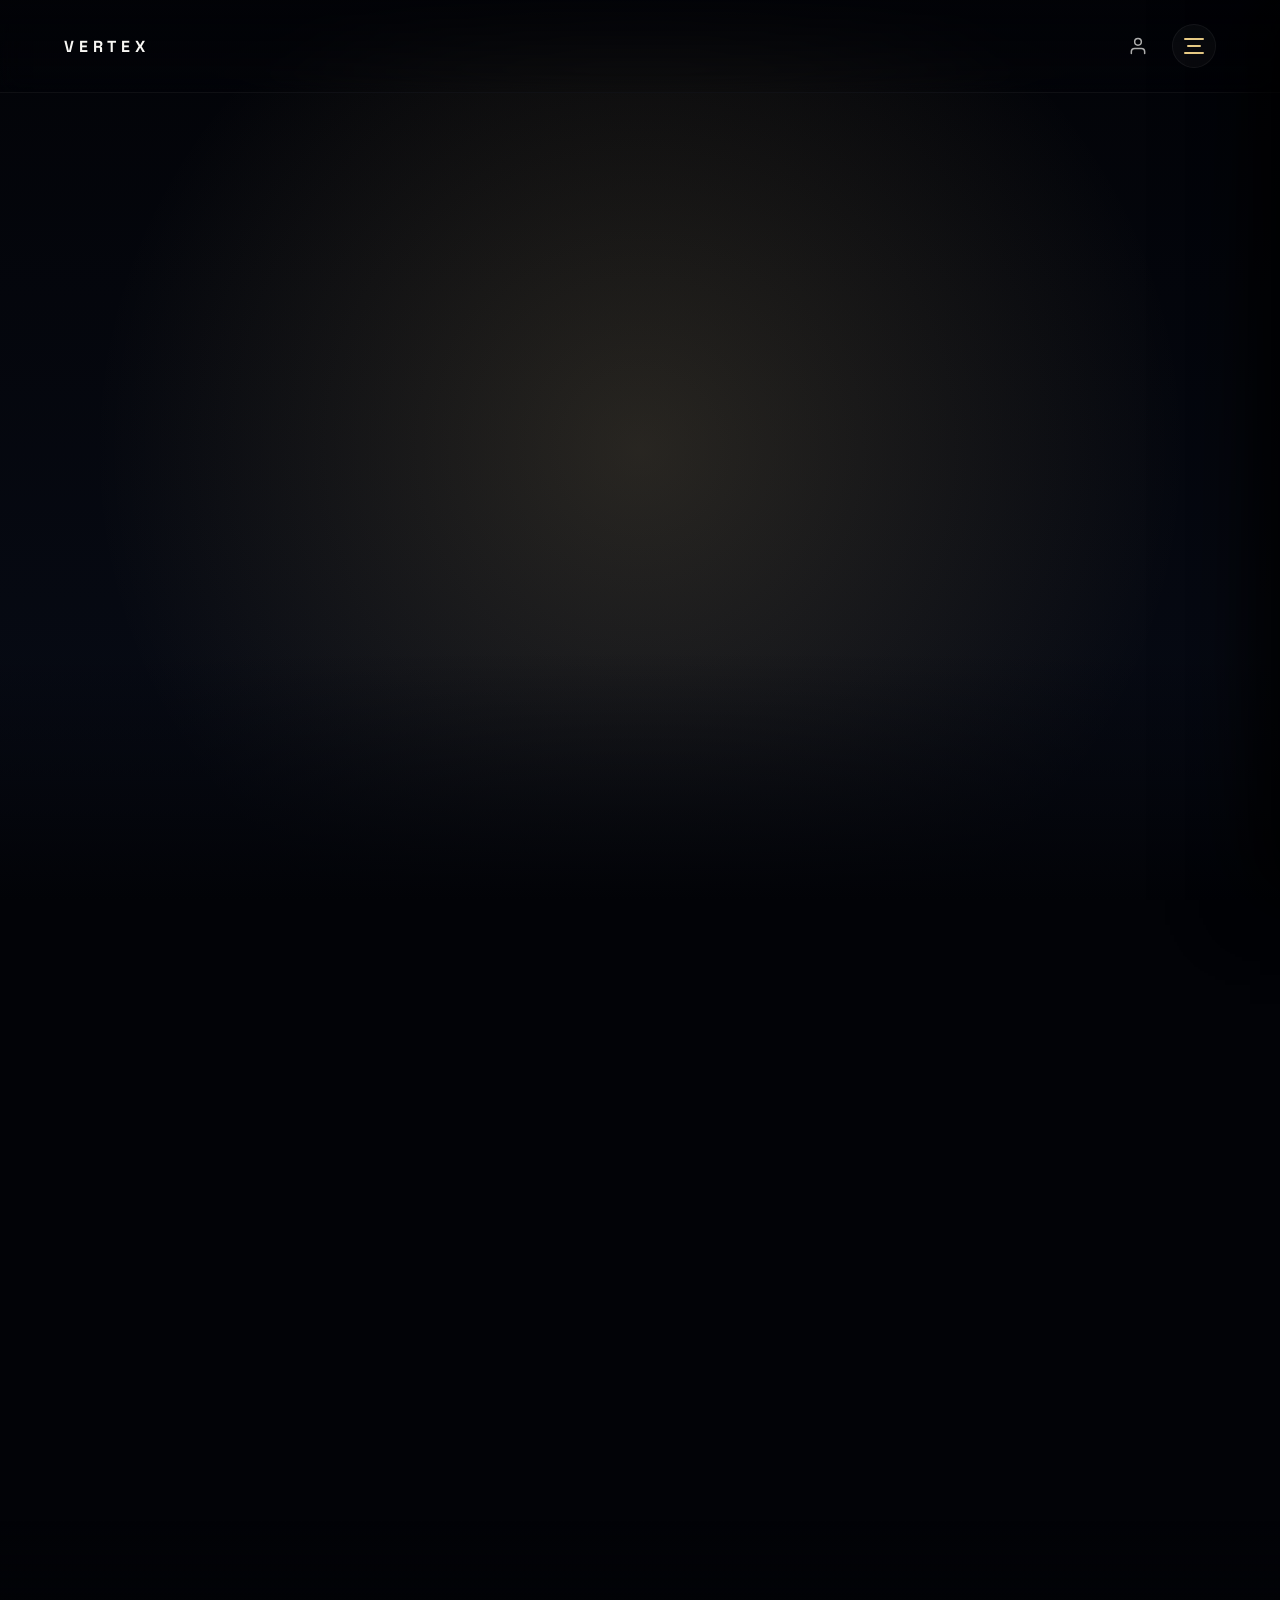
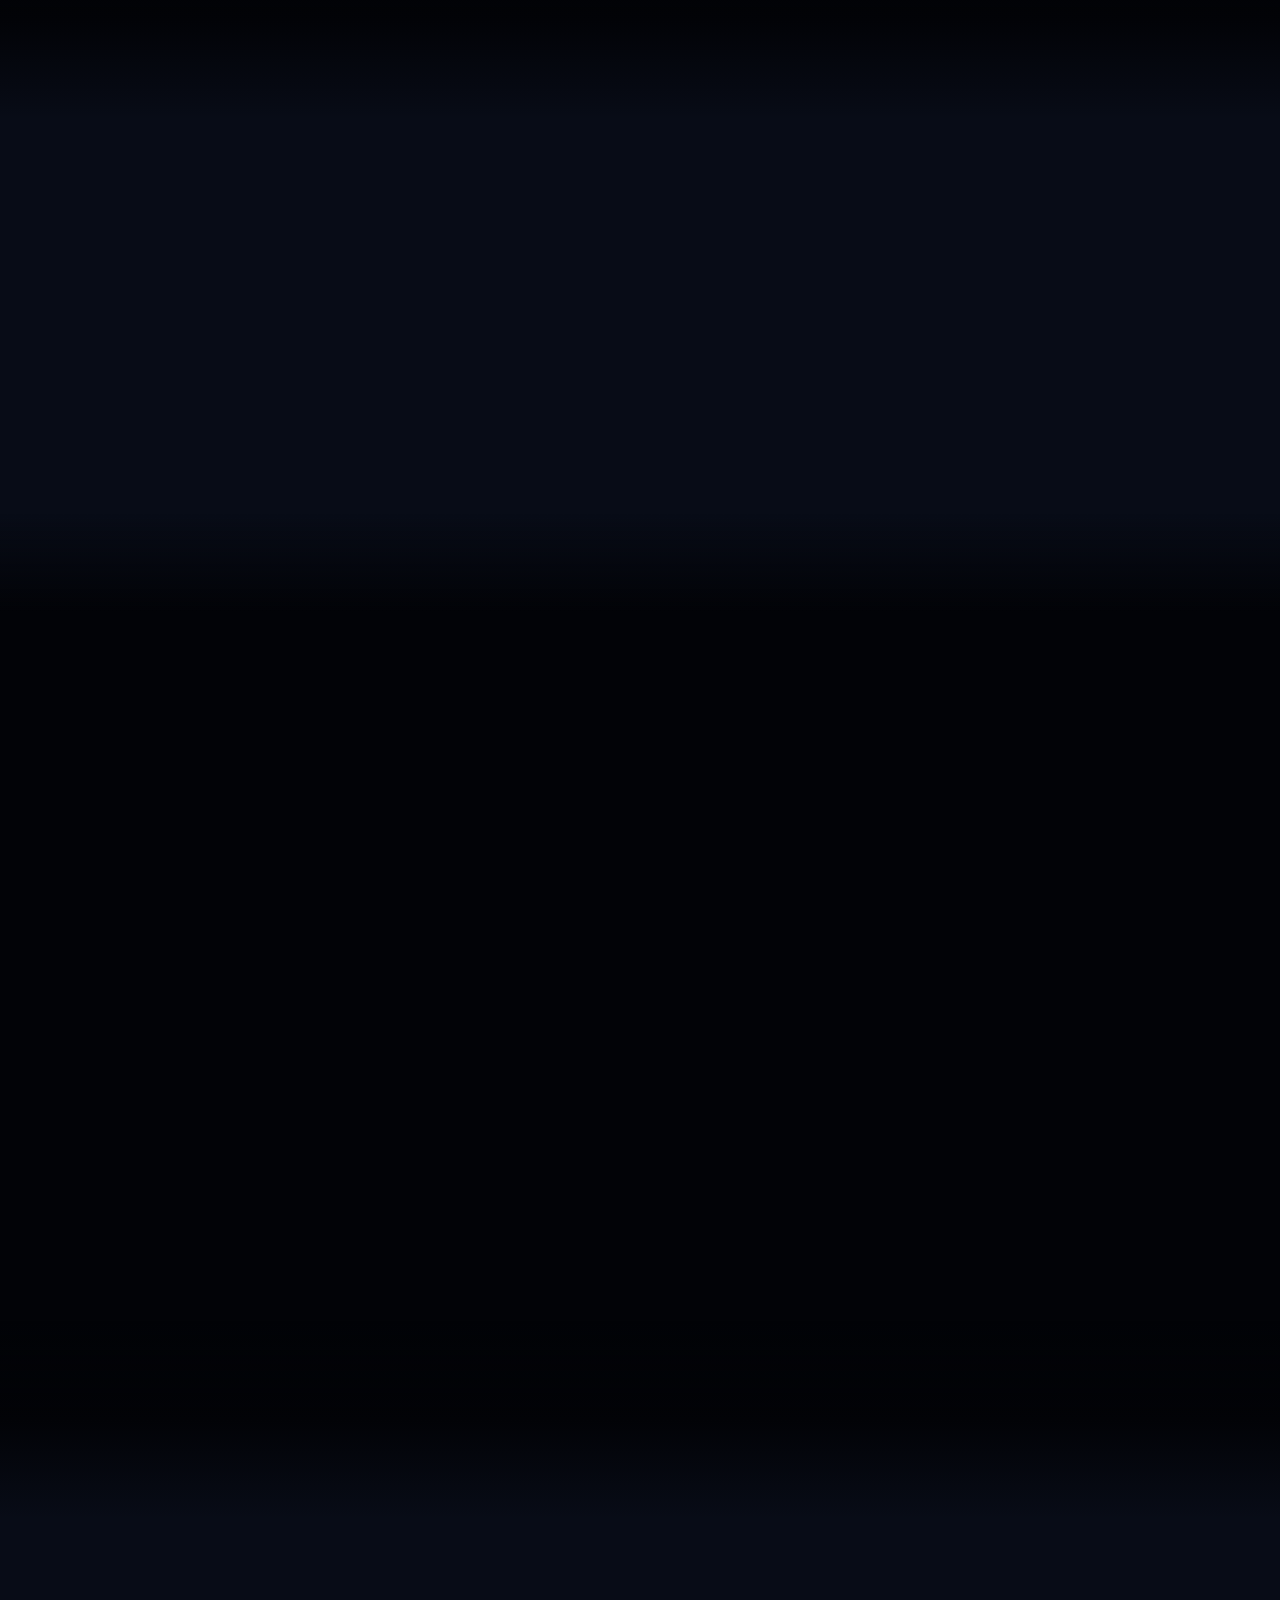
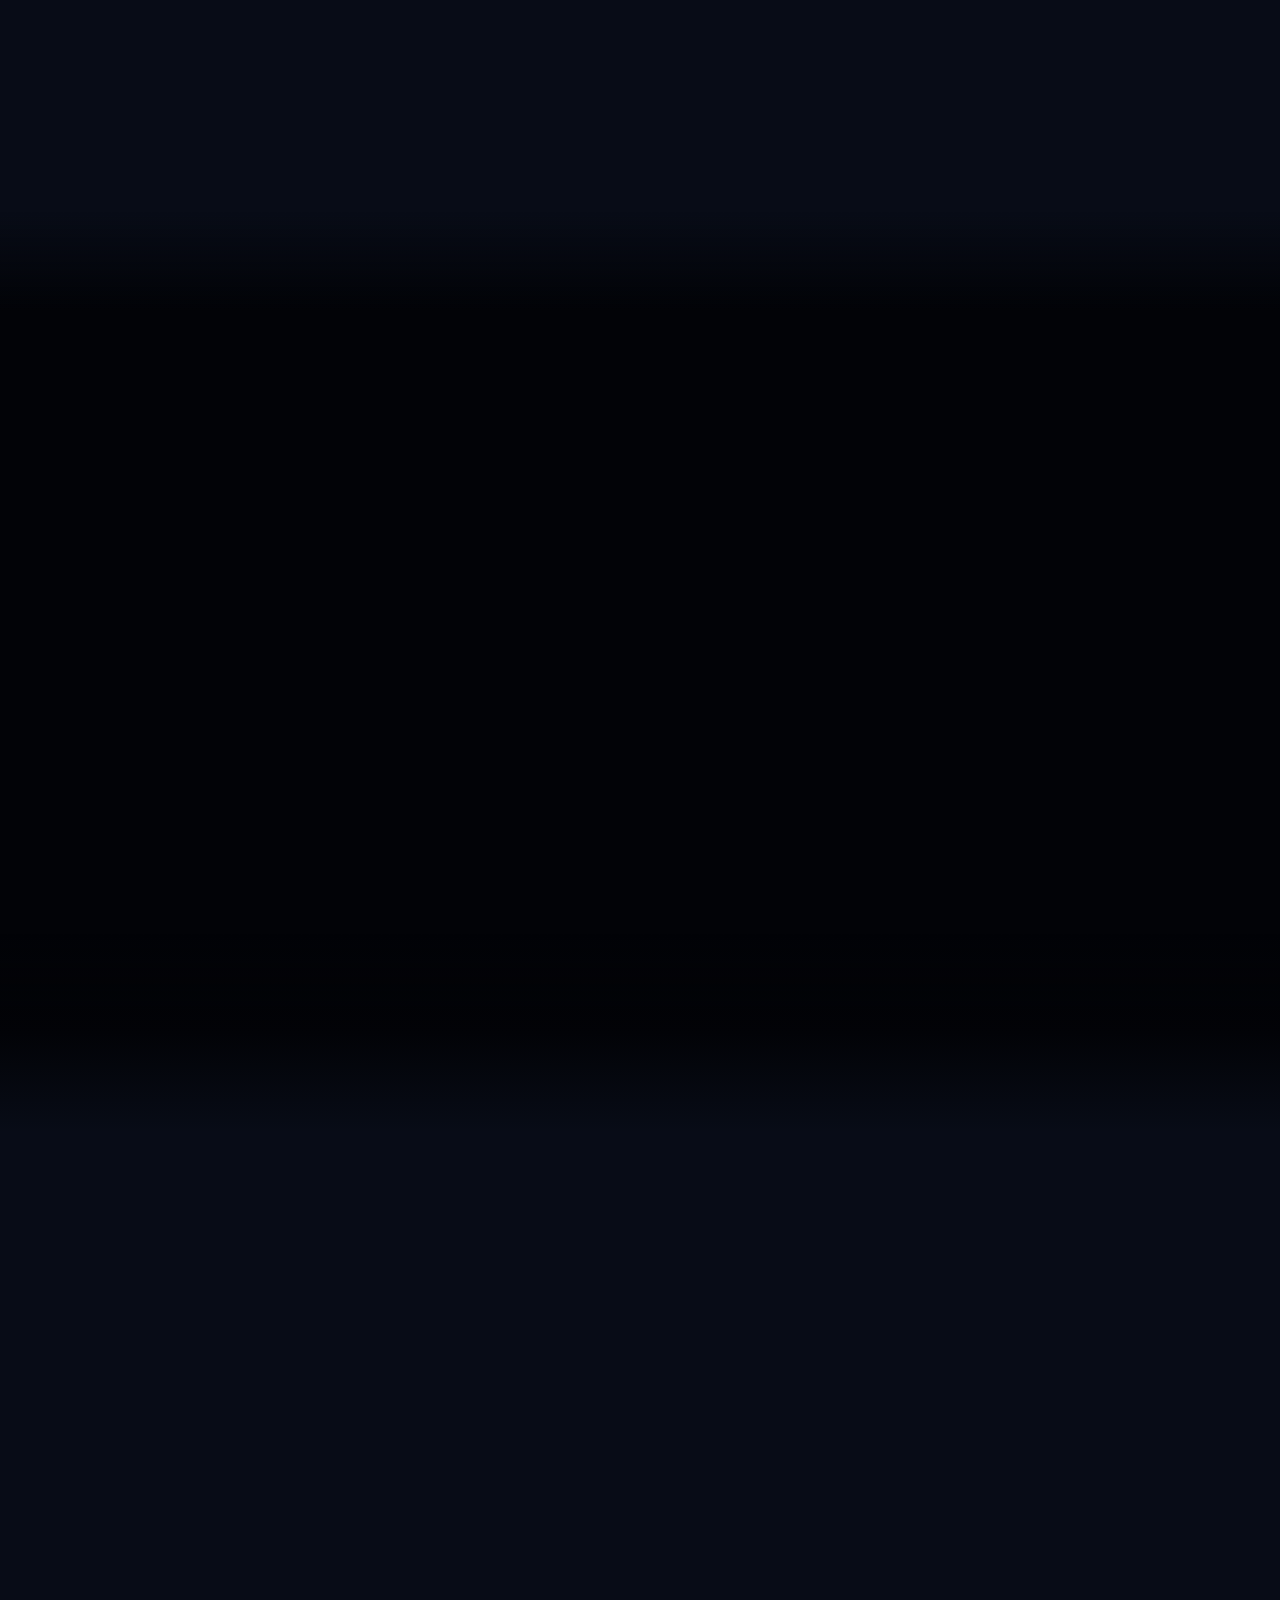
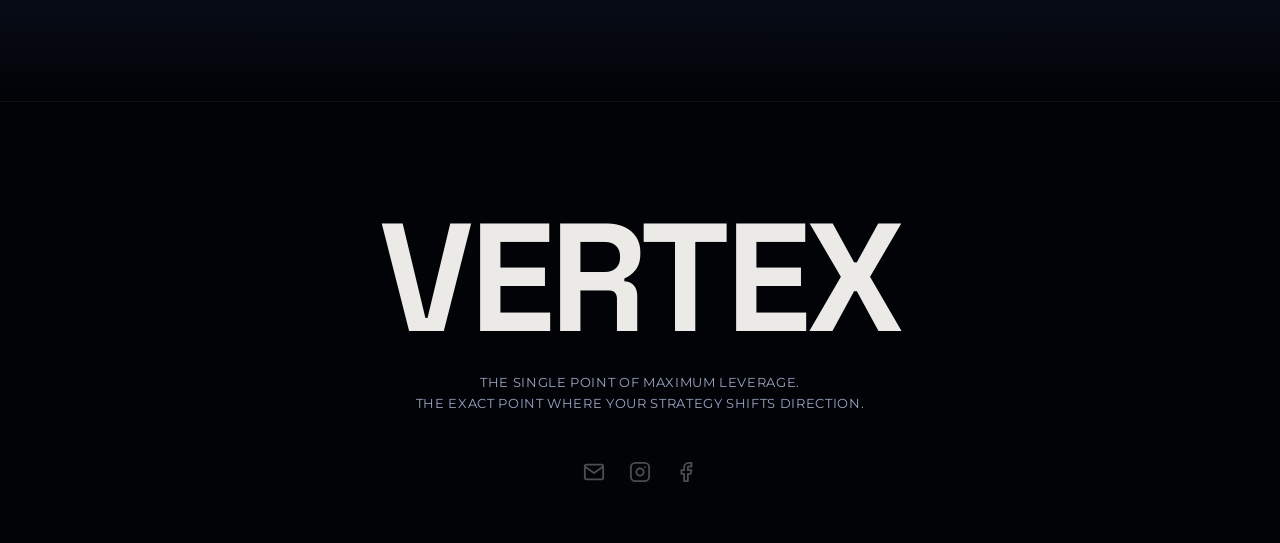
==== index.html @ 0e68476d "Add files via upload" ====
<!DOCTYPE html>
<html lang="en">
<head>
  
  <title>Vertex | Immersive Digital Assets & UI Templates</title>
<meta name="description" content="Premium HTML templates and interactive 3D UI components. Built for elite developers and cyber-studios. 100% independent.">
<meta name="keywords" content="HTML templates, 3D UI, WebGL, Glassmorphism, Premium Web Design">

<meta property="og:type" content="website">
<meta property="og:url" content="https://www.seu-dominio-vertex.com/">
<meta property="og:title" content="Vertex — Premium Immersive Assets">
<meta property="og:description" content="Bypass marketplace fees. Own your source code with ultra-luxury 3D templates.">
<meta property="og:image" content="https://www.seu-dominio-vertex.com/assets/img/og-preview.jpg">

<meta name="twitter:card" content="summary_large_image">
<meta name="twitter:title" content="Vertex — Premium Immersive Assets">
<meta name="twitter:description" content="Bypass marketplace fees. Own your source code.">
<meta name="twitter:image" content="https://www.seu-dominio-vertex.com/assets/img/og-preview.jpg">

  
<meta charset="UTF-8">
<meta name="viewport" content="width=device-width, initial-scale=1.0">
<title>Vertex — The single point of maximum leverage</title>
<link rel="preconnect" href="https://fonts.googleapis.com">
<link rel="preconnect" href="https://fonts.gstatic.com" crossorigin>
<link href="https://fonts.googleapis.com/css2?family=Space+Grotesk:wght@400;500;600;700&family=Inter:wght@400;500;600&family=Montserrat:wght@400;500;600&display=swap" rel="stylesheet">
<link rel="stylesheet" href="style.css">
</head>
<body>
<div class="auth-overlay" id="authOverlay"></div>
<div class="auth-panel" id="authPanel" aria-hidden="true">
  <div class="auth-glass-content">
    <button class="close-auth" id="closeAuth">&times;</button>
    <div class="auth-header">
      <span class="auth-eyebrow">Vertex Core</span>
      <h2>Access the Nexus</h2>
      <p>Sign in to manage your purchased licenses, download your .zip frameworks, and view premium web hooks.</p>
    </div>
    
    <form class="auth-form" onsubmit="event.preventDefault(); alert('Authentication gateway initialized.');">
      <div class="auth-input-group">
        <label>Operational Email</label>
        <input type="email" class="input-field" placeholder="name@company.com" required>
      </div>
      <div class="auth-input-group" style="margin-top: 16px;">
        <label>Passcode</label>
        <input type="password" class="input-field" placeholder="••••••••" required>
      </div>
      <button type="submit" class="btn-primary-pulse" style="width: 100%; margin-top: 24px; text-align: center;">Authorize Access</button>
    </form>
    
    <div class="auth-footer-links">
      <p>New to the ecosystem? <a href="#contact" onclick="document.getElementById('closeAuth').click();">Request Studio Access</a></p>
    </div>
  </div>
</div>

<header class="topbar">
  <div class="brand-mark">Vertex</div>
  <div class="topbar-right">
    <button class="user-icon" aria-label="User Profile">
      <svg viewBox="0 0 24 24" fill="none" stroke="currentColor" stroke-width="1.8" stroke-linecap="round" stroke-linejoin="round">
        <path d="M20 21v-2a4 4 0 0 0-4-4H8a4 4 0 0 0-4 4v2"></path>
        <circle cx="12" cy="7" r="4"></circle>
      </svg>
    </button>
    <button class="hamburger" id="hamburger" aria-label="Toggle menu" aria-expanded="false">
      <span></span><span></span><span></span>
    </button>
  </div>
</header>

<div class="menu-overlay" id="menuOverlay"></div>
<nav class="menu-panel" id="menuPanel" aria-hidden="true">
  <div class="menu-nav">
    <a href="#home">Home</a>
    <a href="#services">Services</a>
    <a href="#components">The Vault</a>
    <a href="#about">About</a>
    <a href="#faq">FAQ</a>
    <a href="#contact">Contact</a>
  </div>
</nav>

<section class="hero" id="home">
  <div class="hero-canvas-wrapper">
    <canvas id="nodeCanvas"></canvas>
  </div>
  <div class="hero-inner reveal">
    <div class="hero-copy">
      <span class="eyebrow">Vertex</span>
      <h1>Every point of your interface, on purpose.</h1>
      <p>We find the vertex of your business and pivot your operation toward it. No 80-page reports, no endless diagnostics. Just maximum leverage.</p>
      <div class="hero-actions">
      <button class="btn-primary" onclick="window.location.href='vault.html'">Find your vertex</button>
      </div>
    </div>
  </div>
</section>

<section class="page-section fade-bottom" id="why-vertex" style="display: flex; justify-content: center; align-items: center; min-height: 80vh;">
  <div class="hero-3d-container">
      <div class="float-wrapper reveal">
          <div class="card-3d" id="interactive-card">
              <div class="card-glow-gold"></div>
              
              <div class="card-glass">
                  <div class="glass-content">
                      <h3 class="glass-title">Why Vertex?</h3>
                      
                      <div class="glass-accordion">
                          <div class="glass-item active">
                              <button class="glass-btn">💎 Premium Visuals</button>
                              <div class="glass-panel">
                                  <p>Elite aesthetics that convey absolute trust and elevate the perceived value for your end customer.</p>
                              </div>
                          </div>
                          
                          <div class="glass-item">
                              <button class="glass-btn">🎨 Immersive Design</button>
                              <div class="glass-panel">
                                  <p>3D elements and fluid interactions that capture attention and skyrocket conversion rates.</p>
                              </div>
                          </div>
                          
                          <div class="glass-item">
                              <button class="glass-btn">🚀 Extreme Performance</button>
                              <div class="glass-panel">
                                  <p>Ultra-light code that loads instantly on any mobile device.</p>
                              </div>
                          </div>
                      </div>
                  </div>
              </div>
          </div>
      </div>
  </div>
</section>

<section class="page-section fade-top fade-bottom" id="services">
  <div class="container">
    <h2 class="section-title reveal">Our <span>Services</span></h2>
    <div class="services-grid">
      <div class="service-card reveal delay-1" data-tilt-card>
        <h3>Web design</h3>
        <p>High-converting landing pages and marketing sites with premium visual identity</p>
      </div>
      <div class="service-card reveal delay-2" data-tilt-card>
        <h3>IU components</h3>
        <p>Interactive heroes and IU components that engage and retain user attention from the very first second.</p>
      </div>
      <div class="service-card reveal delay-3" data-tilt-card>
        <h3>Web development</h3>
        <p>Code refactoring completely focused on flawless framerates, optimized rendering, and smooth 60fps animations.</p>
      </div>
    </div>
  </div>
</section>

<section class="page-section fade-bottom" id="components">
  <div class="container">
    <h2 class="section-title reveal">The <span>Vault Preview</span></h2>
    <div class="services-grid">
      
      <div class="service-card reveal delay-1" data-tilt-card>
        <div class="card-preview-container">
          <span class="asset-badge">UI Component</span>
          <div class="video-overlay-scrim"></div>
        </div>
        <div class="card-meta-inner">
          <h3>Animated Beam Button</h3>
          <p>The exact button used in our Hero section. Smooth gradient rotation and interactive hover state.</p>
          <div class="card-footer-action">
            <div>
              <span class="card-price-value">$19</span>
              <span style="display: block; font-size: 11px; color: var(--text-muted); font-family: var(--display); letter-spacing: 0.05em; text-transform: uppercase; margin-top: 4px;">HTML / CSS / JS Source</span>
            </div>
            <button class="btn-vault-pulse" onclick="window.location.href='vault.html'">View in Vault</button>
          </div>
        </div>
      </div>

      <div class="service-card reveal delay-2" data-tilt-card>
        <div class="card-preview-container">
          <span class="asset-badge">UI Component</span>
          <div class="video-overlay-scrim"></div>
        </div>
        <div class="card-meta-inner">
          <h3>Glassmorphism Nav</h3>
          <p>Ultra-smooth sliding sidebar menu with blurred background and precision micro-animations.</p>
          <div class="card-footer-action">
            <div>
              <span class="card-price-value">$29</span>
              <span style="display: block; font-size: 11px; color: var(--text-muted); font-family: var(--display); letter-spacing: 0.05em; text-transform: uppercase; margin-top: 4px;">HTML / CSS / JS Source</span>
            </div>
            <button class="btn-vault-pulse" onclick="window.location.href='vault.html'">View in Vault</button>
          </div>
        </div>
      </div>

      <div class="service-card reveal delay-3" data-tilt-card>
        <div class="card-preview-container">
          <span class="asset-badge">WebGL Engine</span>
          <div class="video-overlay-scrim"></div>
        </div>
        <div class="card-meta-inner">
          <h3>Cinematic WebGL Hero</h3>
          <p>The interactive physics node canvas. Perfectly optimized to run at a flawless 60fps.</p>
          <div class="card-footer-action">
            <div>
              <span class="card-price-value">$89</span>
              <span style="display: block; font-size: 11px; color: var(--text-muted); font-family: var(--display); letter-spacing: 0.05em; text-transform: uppercase; margin-top: 4px;">HTML / CSS / JS Source</span>
            </div>
            <button class="btn-vault-pulse" onclick="window.location.href='vault.html'">View in Vault</button>
          </div>
        </div>
      </div>

    </div>
  </div>
</section>

<section class="page-section fade-top fade-bottom" id="about">
  <div class="container reveal">
    <h2 class="section-title">The <span>Vertex</span></h2>
    <p style="color: var(--text-muted); max-width: 700px; line-height: 1.8; font-size: 18px;" class="reveal delay-1">
      We believe in the exact point where your strategy shifts direction. We don't waste time on anything that doesn't generate direct impact on your conversion rates and brand aesthetic. We build direct, elegant, and technologically superior solutions to elevate your business standard.
    </p>
  </div>
</section>

<section class="page-section fade-bottom" id="faq">
  <div class="container">
    <h2 class="section-title reveal" style="text-align: center;">Clear <span>Terms</span></h2>
    <div class="faq-list reveal delay-1">
      <details class="faq-item">
        <summary>Do you charge monthly maintenance fees?</summary>
        <p>No. We build independent, high-performance assets. Once delivered, the codebase is 100% yours. We don't believe in holding your operation hostage with recurring tech fees.</p>
      </details>
      <details class="faq-item">
        <summary>What happens if a bug appears after launch?</summary>
        <p>Every full project includes a strict 15-day Stabilization Period. If any visual discrepancy or performance drop occurs within this window, we correct it immediately at zero cost.</p>
      </details>
      <details class="faq-item">
        <summary>Can I request new features later?</summary>
        <p>Absolutely. We treat future updates—like adding a new page or a new 3D element—as independent micro-projects. You only pay for exactly what you need, exactly when you need it.</p>
      </details>
      <details class="faq-item">
        <summary>How do the standalone components work?</summary>
        <p>When you purchase from 'The Vault', you receive the raw HTML, CSS, and JS files, perfectly formatted and ready to be integrated into your existing project or CMS.</p>
      </details>
    </div>
  </div>
</section>

<section class="page-section fade-top fade-bottom" id="contact">
  <div class="container">
    <div class="contact-wrapper">
      <div class="reveal">
        <h2 class="section-title" style="margin-bottom: 24px;">Ready to <span>Pivot?</span></h2>
        <p style="color: var(--text-muted); line-height: 1.6; margin-bottom: 32px;">
          Fill out the form and let's design the next major evolution of your interface.
        </p>
      </div>
      <form class="contact-form reveal delay-1" onsubmit="event.preventDefault();">
        <input type="text" class="input-field" placeholder="Your Name" required>
        <input type="email" class="input-field" placeholder="Your Email" required>
        <textarea class="input-field" placeholder="Tell us about your project..." required></textarea>
        <button type="submit" class="btn-simple" style="align-self: flex-start; margin-top: 10px;">Send Message</button>
      </form>
    </div>
  </div>
</section>

<footer class="footer">
  <div class="footer-brand">VERTEX</div>
  <div class="footer-tagline">
    The single point of maximum leverage.<br>The exact point where your strategy shifts direction.
  </div>
  <div class="footer-socials">
    <a href="#" aria-label="Email">
      <svg viewBox="0 0 24 24" fill="none" stroke="currentColor" stroke-width="2" stroke-linecap="round" stroke-linejoin="round"><path d="M4 4h16c1.1 0 2 .9 2 2v12c0 1.1-.9 2-2 2H4c-1.1 0-2-.9-2-2V6c0-1.1.9-2 2-2z"></path><polyline points="22,6 12,13 2,6"></polyline></svg>
    </a>
    <a href="#" aria-label="Instagram">
      <svg viewBox="0 0 24 24" fill="none" stroke="currentColor" stroke-width="2" stroke-linecap="round" stroke-linejoin="round"><rect x="2" y="2" width="20" height="20" rx="5" ry="5"></rect><path d="M16 11.37A4 4 0 1 1 12.63 8 4 4 0 0 1 16 11.37z"></path><line x1="17.5" y1="6.5" x2="17.51" y2="6.5"></line></svg>
    </a>
    <a href="#" aria-label="Facebook">
      <svg viewBox="0 0 24 24" fill="none" stroke="currentColor" stroke-width="2" stroke-linecap="round" stroke-linejoin="round"><path d="M18 2h-3a5 5 0 0 0-5 5v3H7v4h3v8h4v-8h3l1-4h-4V7a1 1 0 0 1 1-1h3z"></path></svg>
    </a>
  </div>
</footer>

<script src="js/ui-core.js"></script>
<script src="js/engine-3d.js"></script>
<script src="js/canvas-hero.js"></script>
</body>
</html>
---- style.css ----
/* ---------- ANIMAÇÃO DA LUZ DO BOTÃO ---------- */
@property --angle {
  syntax: '<angle>';
  initial-value: 0deg;
  inherits: false;
}

@keyframes spin {
  to { --angle: 360deg; }
}

:root {
  --bg-void: #020307;
  --bg-blue: #080c17;
  --panel-glass: rgba(8, 12, 23, 0.65);
  --gold: #c9a24b;
  --gold-bright: #f0d28a;
  --gold-glow: rgba(240, 210, 138, 0.15);
  --text-primary: #f8f7f4;
  --text-muted: #9ba6c5;
  --border-subtle: rgba(255, 255, 255, 0.05);
  --display: 'Space Grotesk', sans-serif;
  --body: 'Inter', sans-serif;
  --body-alt: 'Montserrat', sans-serif;
}

* { margin: 0; padding: 0; box-sizing: border-box; }

html { scroll-behavior: smooth; }

body {
  background: var(--bg-void);
  color: var(--text-primary);
  font-family: var(--body);
  overflow-x: hidden;
  min-height: 100vh;
}

/* ---------- TOP BAR ---------- */
.topbar {
  position: fixed;
  top: 0; left: 0; right: 0;
  display: flex;
  align-items: center;
  justify-content: space-between;
  padding: 24px clamp(24px, 5vw, 64px);
  z-index: 60;
  background: linear-gradient(180deg, rgba(2,3,7,0.9) 0%, rgba(2,3,7,0) 100%);
  backdrop-filter: blur(12px);
  -webkit-backdrop-filter: blur(12px);
  border-bottom: 1px solid var(--border-subtle);
  transition: background 0.3s ease;
}

.brand-mark {
  font-family: var(--display); font-weight: 700; font-size: 16px;
  letter-spacing: 0.3em; color: var(--text-primary); text-transform: uppercase;
}

.topbar-right { display: flex; align-items: center; gap: 24px; }

.user-icon {
  background: none; border: none; color: var(--text-primary);
  cursor: pointer; opacity: 0.7; transition: all 0.3s ease;
  display: flex; align-items: center; justify-content: center;
}
.user-icon:hover { opacity: 1; color: var(--gold-bright); transform: translateY(-2px); }
.user-icon svg { width: 20px; height: 20px; }

.hamburger {
  position: relative; width: 44px; height: 44px;
  background: rgba(255,255,255,0.03); border: 1px solid var(--border-subtle);
  border-radius: 50%; cursor: pointer; z-index: 80;
  display: flex; flex-direction: column; align-items: center; justify-content: center; gap: 5px;
  transition: background 0.3s ease, border-color 0.3s ease;
}
.hamburger:hover { background: rgba(255,255,255,0.08); border-color: rgba(201,162,75,0.4); }
.hamburger span {
  display: block; height: 2px; background: var(--gold-bright); border-radius: 2px;
  transition: transform .4s cubic-bezier(.68,-0.55,.26,1.55), opacity .3s ease, width .3s ease;
}
.hamburger span:nth-child(1) { width: 20px; }
.hamburger span:nth-child(2) { width: 14px; }
.hamburger span:nth-child(3) { width: 20px; }
.hamburger.active span:nth-child(1) { transform: translateY(7px) rotate(45deg); width: 20px; }
.hamburger.active span:nth-child(2) { opacity: 0; width: 0; }
.hamburger.active span:nth-child(3) { transform: translateY(-7px) rotate(-45deg); width: 20px; }

/* ---------- SLIDING MENU ---------- */
.menu-overlay {
  position: fixed; inset: 0; background: rgba(0, 0, 0, 0.7);
  backdrop-filter: blur(4px); -webkit-backdrop-filter: blur(4px);
  opacity: 0; pointer-events: none; transition: opacity .5s ease; z-index: 65;
}
.menu-overlay.active { opacity: 1; pointer-events: auto; }

.menu-panel {
  position: fixed; top: 0; right: 0;
  height: 100vh; 
  width: clamp(300px, 45vw, 400px); 
  background: var(--panel-glass); backdrop-filter: blur(24px); -webkit-backdrop-filter: blur(24px);
  border-left: 1px solid rgba(201,162,75,0.15); box-shadow: -20px 0 50px rgba(0,0,0,0.5);
  transform: translateX(100%); transition: transform .6s cubic-bezier(.77,0,.175,1);
  z-index: 70; display: flex; flex-direction: column; padding: 120px 48px 64px;
}
.menu-panel.active { transform: translateX(0); }

.menu-nav { display: flex; flex-direction: column; gap: 8px; }
.menu-nav a {
  font-family: var(--display); font-weight: 500; 
  font-size: clamp(22px, 3vw, 28px); 
  color: var(--text-primary); text-decoration: none; letter-spacing: -0.01em;
  padding: 14px 0; border-bottom: 1px solid var(--border-subtle);
  opacity: 0.7; transition: all .3s cubic-bezier(.25,.46,.45,.94); position: relative; overflow: hidden;
}
.menu-nav a::before {
  content: ''; position: absolute; bottom: -1px; left: 0;
  width: 0; height: 1px; background: var(--gold-bright);
  transition: width .4s cubic-bezier(.25,.46,.45,.94);
}
.menu-nav a:hover { opacity: 1; color: var(--gold-bright); transform: translateX(-8px); }
.menu-nav a:hover::before { width: 100%; }

/* ---------- HERO ---------- */
.hero {
  position: relative; min-height: 100vh; display: flex; align-items: center;
  padding: 140px clamp(24px, 5vw, 64px) 80px;
  background: linear-gradient(180deg, var(--bg-void) 0%, var(--bg-blue) 100%); overflow: hidden;
}

.hero-canvas-wrapper {
  position: absolute; top: 0; left: 0; width: 100%; height: 100%; z-index: 1; pointer-events: auto;
}
.hero-canvas-wrapper canvas { width: 100%; height: 100%; display: block; cursor: crosshair; }

.hero::after {
  content: ''; position: absolute; inset: 0;
  background: radial-gradient(circle at 50% 50%, var(--gold-glow) 0%, transparent 70%);
  pointer-events: none; z-index: 2;
}

.hero-inner {
  position: relative; width: 100%; max-width: 900px; margin: 0 auto;
  z-index: 5; text-align: flex-start; display: flex; flex-direction: column; align-items: center;
}

.hero-copy .eyebrow {
  font-family: var(--display); font-size: 12px; font-weight: 600;
  letter-spacing: 0.5em; text-transform: uppercase; color: var(--gold-bright); margin-bottom: 24px;
  display: inline-flex; align-items: center; gap: 16px;
}
.hero-copy .eyebrow::before, .hero-copy .eyebrow::after {
  content: ''; width: 32px; height: 1px; background: linear-gradient(90deg, transparent, var(--gold), transparent);
}

.hero-copy h1 {
  font-family: var(--display); font-weight: 600; font-size: clamp(42px, 6vw, 84px);
  line-height: 1.05; letter-spacing: -0.02em; color: var(--text-primary);
  margin-bottom: 32px; text-shadow: 0 10px 30px rgba(0,0,0,0.8);
}

.hero-copy p {
  font-family: var(--body); font-size: clamp(16px, 1.8vw, 20px);
  line-height: 1.6; color: var(--text-muted); max-width: 52ch; margin: 0 auto 48px auto;
}
/* ==========================================================================
   CINEMATIC SECTION BLEND (FUSÃO DE PÁGINAS EM DEGRADÊ)
   ========================================================================== */

/* 1. Cria a máscara de degradê na base da secção Hero */
.hero::before {
  content: '';
  position: absolute;
  bottom: -1px; /* Oculta qualquer falha de pixel na quebra */
  left: 0;
  width: 100%;
  height: 250px; /* Altura da transição (pode aumentar se quiser mais suave) */
  background: linear-gradient(to bottom, transparent 0%, var(--bg-void) 100%);
  z-index: 4; /* Fica acima do canvas, mas abaixo dos textos e botões */
  pointer-events: none;
}

/* 2. Remove qualquer linha de borda dura que a secção seguinte possa ter */
.hero + .page-section {
  border-top: none !important;
  /* Garante que o fundo da próxima secção é igual à base do degradê */
  background: var(--bg-void) !important; 
}

/* ---------- NOVO BOTÃO ANIMADO (BEAM BORDER GLASS) ---------- */
.btn-primary {
  position: relative;
  isolation: isolate; /* Fundamental para o z-index interno do pseudo-elemento */
  display: inline-block;
  font-family: var(--body);
  font-weight: 600;
  font-size: 16px;
  letter-spacing: 0.02em;
  color: var(--text-primary);
  padding: 16px 36px;
  border-radius: 999px;
  border: 1px solid rgba(255, 255, 255, 0.15);
  background: linear-gradient(180deg, rgba(255,255,255,0.12), rgba(255,255,255,0.02));
  cursor: pointer;
  box-shadow:
    inset 0 1px 0 rgba(255, 255, 255, 0.25),
    0 4px 16px rgba(0, 0, 0, 0.35);
  transition: transform 0.15s ease, background 0.2s ease;
}

.btn-primary:hover {
  background: linear-gradient(180deg, rgba(255,255,255,0.18), rgba(255,255,255,0.04));
  transform: translateY(-2px);
}

/* O gradiente dourado giratório na borda */
.btn-primary::before {
  content: "";
  position: absolute;
  inset: 0;
  border-radius: inherit;
  padding: 1.5px; /* Espessura da linha animada */
  background: conic-gradient(
    from var(--angle),
    transparent 0%,
    transparent 60%,
    var(--gold) 82%,
    var(--gold-bright) 88%,
    var(--gold) 94%,
    transparent 100%
  );
  /* As máscaras abaixo garantem que a luz só apareça na borda (no padding) */
  -webkit-mask:
    linear-gradient(#fff 0 0) content-box,
    linear-gradient(#fff 0 0);
  -webkit-mask-composite: xor;
  mask-composite: exclude;
  animation: spin 3s linear infinite;
  pointer-events: none;
  z-index: 1;
}

/* ---------- CONTENT SECTIONS (MONTSERRAT) ---------- */
.page-section {
  padding: 120px clamp(24px, 5vw, 64px);
  background: var(--bg-void);
  position: relative;
  z-index: 10;
  font-family: var(--body-alt);
}
.page-section:nth-child(even) {
  background: var(--bg-blue);
  border-top: 1px solid var(--border-subtle);
  border-bottom: 1px solid var(--border-subtle);
}

.container { max-width: 1200px; margin: 0 auto; }

.section-title {
  font-family: var(--display); font-size: clamp(32px, 4vw, 48px);
  font-weight: 600; letter-spacing: -0.02em; margin-bottom: 60px; color: var(--text-primary);
}
.section-title span { color: var(--gold); }

.reveal {
  opacity: 0; transform: translateY(30px);
  transition: opacity 0.8s ease-out, transform 0.8s cubic-bezier(0.25, 0.46, 0.45, 0.94);
  will-change: opacity, visibility;
}
.reveal.active { opacity: 1; transform: translateY(0); }

.delay-1 { transition-delay: 0.1s; }
.delay-2 { transition-delay: 0.2s; }
.delay-3 { transition-delay: 0.3s; }

/* Services Grid */
.services-grid {
  display: grid; grid-template-columns: repeat(auto-fit, minmax(300px, 1fr)); gap: 32px;
}
.service-card {
  background: rgba(255,255,255,0.02); border: 1px solid var(--border-subtle);
  padding: 40px; border-radius: 16px; transition: transform 0.3s ease, background 0.3s ease;
  position: relative;
  overflow: hidden; /* Isso impede que o brilho vaze para fora do cartão */
}
.service-card:hover {
  transform: translateY(-5px); background: rgba(255,255,255,0.04); border-color: rgba(201,162,75,0.3);
}
.service-card h3 { font-family: var(--display); font-size: 24px; margin-bottom: 16px; }
.service-card p { color: var(--text-muted); line-height: 1.6; }

/* 2. Cria a faixa de luz invisível aguardando a animação */
.service-card::before {
  content: "";
  position: absolute;
  top: 0;
  left: -100%; /* Começa escondido à esquerda do cartão */
  width: 50%;
  height: 100%;
  /* O degradê que cria o visual de "brilho suave" */
  background: linear-gradient(
      to right,
      rgba(255, 255, 255, 0) 0%,
      rgba(255, 255, 255, 0.2) 50%,
      rgba(255, 255, 255, 0) 100%
  );
  transform: skewX(-25deg); /* Dá uma leve inclinação moderna ao brilho */
  z-index: 2; /* Garante que o brilho passe por cima dos elementos do fundo */
}

/* 3. A Animação em si */
@keyframes shine {
  0% { left: -100%; }
  100% { left: 200%; /* Vai até o outro lado, sumindo à direita */ }
}

/* OPÇÃO A: Animação ao passar o mouse (Hover) */
.service-card:hover::before {
  animation: shine 0.8s ease-in-out; /* 0.8s é a duração do brilho passando */
}

/* Contact Form */
.contact-wrapper {
  display: grid; grid-template-columns: 1fr 1fr; gap: 64px; align-items: start;
}
@media (max-width: 860px) { .contact-wrapper { grid-template-columns: 1fr; gap: 40px; } }

.contact-form {
  background: rgba(255,255,255,0.02); backdrop-filter: blur(10px);
  border: 1px solid var(--border-subtle); border-radius: 24px; padding: 40px;
  display: flex; flex-direction: column; gap: 20px;
}
.input-field {
  background: rgba(0,0,0,0.2); border: 1px solid var(--border-subtle);
  color: var(--text-primary); font-family: var(--body-alt); padding: 16px 20px;
  border-radius: 12px; outline: none; transition: border-color 0.3s ease;
}
.input-field:focus { border-color: var(--gold); }
.input-field::placeholder { color: var(--text-muted); }
textarea.input-field { min-height: 120px; resize: vertical; }

/* ---------- FOOTER ---------- */
.footer {
  padding: 100px 24px 60px;
  background: var(--bg-void);
  text-align: center;
  border-top: 1px solid var(--border-subtle);
  display: flex;
  flex-direction: column;
  align-items: center;
  position: relative;
  z-index: 10;
}

.footer-brand {
  font-family: var(--display);
  font-size: clamp(60px, 12vw, 160px);
  font-weight: 700;
  color: var(--text-primary);
  letter-spacing: -0.03em;
  line-height: 1;
  margin-bottom: 16px;
  opacity: 0.95;
  background: linear-gradient(180deg, #fff 0%, rgba(255,255,255,0.2) 100%);
  -webkit-background-clip: text;
  -webkit-text-fill-color: transparent;
}

.footer-tagline {
  font-family: var(--body-alt);
  font-size: 13px;
  color: var(--text-muted);
  letter-spacing: 0.05em;
  max-width: 480px;
  margin: 0 auto 48px auto;
  line-height: 1.6;
  text-transform: uppercase;
}

.footer-socials {
  display: flex;
  justify-content: center;
  gap: 24px;
}

.footer-socials a {
  color: var(--text-primary);
  opacity: 0.3;
  transition: all 0.3s ease;
  display: flex;
  align-items: center;
  justify-content: center;
}

.footer-socials a:hover {
  opacity: 0.8;
  color: var(--gold-bright);
  transform: translateY(-3px);
}

.footer-socials svg {
  width: 22px; height: 22px;
}

/* Botão simples que mantém o design, mas sem a luz giratória */
.btn-simple {
  font-family: var(--body);
  font-weight: 600;
  font-size: 16px;
  letter-spacing: 0.02em;
  color: var(--text-primary);
  padding: 16px 36px;
  border-radius: 999px;
  border: 1px solid rgba(255, 255, 255, 0.15);
  background: linear-gradient(180deg, rgba(255,255,255,0.12), rgba(255,255,255,0.02));
  cursor: pointer;
  transition: all 0.2s ease;
}

.btn-simple:hover {
  background: rgba(255, 255, 255, 0.1);
  border-color: var(--gold);
  transform: translateY(-2px);
}
/* ---------- COMPONENT STORE (THE VAULT) ---------- */
.price-tag {
  font-family: var(--display);
  font-size: 24px;
  color: var(--gold-bright);
  margin: 24px 0;
  font-weight: 600;
  display: flex;
  align-items: center;
}

/* ---------- FAQ ACORDION ---------- */
.faq-list {
  display: flex;
  flex-direction: column;
  gap: 16px;
  max-width: 800px;
  margin: 0 auto;
}

.faq-item {
  background: rgba(255,255,255,0.02);
  border: 1px solid var(--border-subtle);
  border-radius: 12px;
  overflow: hidden;
  transition: background 0.3s ease, border-color 0.3s ease;
}

.faq-item:hover {
  background: rgba(255,255,255,0.04);
  border-color: rgba(201,162,75,0.3);
}

.faq-item summary {
  padding: 24px;
  font-family: var(--body);
  font-weight: 600;
  font-size: 18px;
  color: var(--text-primary);
  cursor: pointer;
  list-style: none; /* Remove a setinha padrão no Chrome/Safari */
  position: relative;
  display: flex;
  justify-content: space-between;
  align-items: center;
}

/* Remove a setinha padrão no Chrome/Safari (backup) */
.faq-item summary::-webkit-details-marker {
  display: none;
}

/* Cria o ícone de '+' personalizado */
.faq-item summary::after {
  content: '+';
  color: var(--gold);
  font-size: 28px;
  font-weight: 400;
  line-height: 1;
  transition: transform 0.3s ease;
}

/* Gira o '+' para virar um 'x' quando a aba está aberta */
.faq-item[open] summary::after {
  transform: rotate(45deg);
}

.faq-item p {
  padding: 0 24px 24px;
  color: var(--text-muted);
  line-height: 1.6;
  font-size: 16px;
  margin: 0;
  border-top: 1px solid rgba(255,255,255,0.05);
  margin-top: -8px;
  padding-top: 16px;
  font-family: var(--body-alt);
}
/* =========================================
   ELEMENTO 3D (Why Vertex)
   ========================================= */
.hero-3d-container {
  width: 100%;
  max-width: 400px;
  display: flex;
  justify-content: center;
  perspective: 1200px;
  margin: 0 auto;
}

.float-wrapper {
  animation: float 6s ease-in-out infinite;
  width: 100%;
}

@keyframes float {
  0%, 100% { transform: translateY(0px); }
  50% { transform: translateY(-15px); }
}

.card-3d {
  width: 100%;
  position: relative;
  transform-style: preserve-3d;
  transition: transform 0.1s ease-out;
  will-change: transform;
}

.card-glass {
  position: relative;
  padding: 40px 30px;
  background: rgba(8, 12, 23, 0.45); /* Azul escuro da Vertex */
  border: 1px solid rgba(201, 162, 75, 0.2); /* Borda Dourada */
  border-radius: 20px;
  backdrop-filter: blur(16px);
  -webkit-backdrop-filter: blur(16px);
  box-shadow: 0 30px 60px rgba(0, 0, 0, 0.8), 
              inset 0 0 20px rgba(240, 210, 138, 0.05);
  transform: translateZ(40px); /* O salto 3D para fora do ecrã */
  overflow: hidden;
  z-index: 2;
}

/* O brilho sutil atrás do vidro */
.card-glow-gold {
  position: absolute;
  width: 180px;
  height: 180px;
  background: var(--gold-bright);
  border-radius: 50%;
  filter: blur(70px);
  opacity: 0.15;
  top: -20px;
  right: -20px;
  transform: translateZ(-1px);
}

/* Glass Content & Accordion */
.glass-title {
  font-family: var(--display);
  font-size: 28px;
  color: var(--text-primary);
  margin-bottom: 24px;
  text-align: center;
}

.glass-accordion {
  display: flex;
  flex-direction: column;
  gap: 12px;
}

.glass-item {
  background: rgba(255, 255, 255, 0.02);
  border: 1px solid var(--border-subtle);
  border-radius: 12px;
  overflow: hidden;
  transition: all 0.3s ease;
}

.glass-item.active {
  background: rgba(255, 255, 255, 0.05);
  border-color: rgba(201, 162, 75, 0.4);
}

.glass-btn {
  width: 100%;
  text-align: left;
  padding: 16px;
  background: transparent;
  border: none;
  color: var(--text-primary);
  font-family: var(--body);
  font-weight: 600;
  font-size: 15px;
  cursor: pointer;
  outline: none;
}

.glass-panel {
  max-height: 0;
  padding: 0 16px;
  opacity: 0;
  transition: all 0.4s ease;
  overflow: hidden;
}

.glass-item.active .glass-panel {
  max-height: 150px;
  padding-bottom: 16px;
  opacity: 1;
}

.glass-panel p {
  color: var(--text-muted);
  font-size: 14px;
  line-height: 1.6;
  margin: 0;
}
/* ==========================================================================
   ESTILIZAÇÃO DO SLIDING AUTH PANEL (SIGN IN)
   ========================================================================== */
.auth-overlay {
  position: fixed; inset: 0; background: rgba(0, 0, 0, 0.75);
  backdrop-filter: blur(8px); -webkit-backdrop-filter: blur(8px);
  opacity: 0; pointer-events: none; transition: opacity 0.5s ease; z-index: 90;
}
.auth-overlay.active { opacity: 1; pointer-events: auto; }

.auth-panel {
  position: fixed; top: 0; right: 0; height: 100vh; width: clamp(320px, 40vw, 440px);
  background: rgba(8, 12, 23, 0.7); backdrop-filter: blur(32px); -webkit-backdrop-filter: blur(32px);
  border-left: 1px solid rgba(201,162,75,0.2); box-shadow: -30px 0 70px rgba(0,0,0,0.7);
  transform: translateX(100%); transition: transform 0.5s cubic-bezier(0.77, 0, 0.175, 1);
  z-index: 100; display: flex; flex-direction: column; padding: 100px 40px 40px;
}
.auth-panel.active { transform: translateX(0); }

.close-auth { position: absolute; top: 30px; left: 40px; background: none; border: none; color: var(--text-muted); font-size: 32px; cursor: pointer; }
.close-auth:hover { color: var(--text-primary); }
.auth-header { margin-bottom: 40px; }
.auth-eyebrow { font-family: var(--display); font-size: 11px; font-weight: 600; color: var(--gold-bright); letter-spacing: 0.3em; text-transform: uppercase; display: block; margin-bottom: 12px; }
.auth-header h2 { font-family: var(--display); font-size: 28px; font-weight: 600; margin-bottom: 12px; }
.auth-header p { color: var(--text-muted); font-size: 14px; line-height: 1.6; font-family: var(--body-alt); }
.auth-input-group label { display: block; font-size: 12px; font-weight: 600; color: var(--text-primary); margin-bottom: 8px; text-transform: uppercase; letter-spacing: 0.05em; }
.auth-input-group .input-field { width: 100%; }
.auth-footer-links { margin-top: auto; text-align: center; font-size: 13px; color: var(--text-muted); font-family: var(--body-alt); }
.auth-footer-links a { color: var(--gold-bright); text-decoration: none; }
.auth-footer-links a:hover { text-decoration: underline; }

/* ==========================================================================
   UPGRADE DOS CARTÕES PARA RECEPTÁCULO 3D E SUPORTE A VÍDEO
   ========================================================================== */
/* Remove conflitos de hover antigos do index */
.services-grid { perspective: 1500px; } /* Ativa espaço de voo 3D para a grelha */

.service-card {
  background: rgba(255,255,255,0.01); border: 1px solid var(--border-subtle);
  border-radius: 16px; overflow: hidden;
  transform-style: preserve-3d;
  will-change: transform;
  transition: border-color 0.3s ease, background 0.3s ease; /* Transição suave apenas de cor */
}
.service-card:hover {
  border-color: rgba(201,162,75,0.3);
  background: rgba(255,255,255,0.02);
}

.card-meta-inner { padding: 32px 24px 24px; transform: translateZ(30px); } /* Força o texto a saltar em 3D */
.card-meta-inner h3 { font-family: var(--display); font-size: 22px; margin-bottom: 12px; }
.card-meta-inner p { color: var(--text-muted); font-size: 14px; line-height: 1.6; margin-bottom: 24px; font-family: var(--body-alt); }
.card-footer-action { display: flex; justify-content: space-between; align-items: center; border-top: 1px solid rgba(255,255,255,0.04); padding-top: 16px; }
.card-price-value { font-family: var(--display); font-size: 22px; font-weight: 700; color: var(--text-primary); }

/* Mecânica de Camadas de Vídeo */
.card-video-teaser {
  position: absolute; inset: 0; width: 100%; height: 100%; object-fit: cover; z-index: 1;
  background: #03050a; /* Fallback de cor profunda */
}
.video-overlay-scrim {
  position: absolute; inset: 0;
  background: linear-gradient(180deg, rgba(2,3,7,0) 40%, rgba(2,3,7,0.85) 100%);
  z-index: 2; pointer-events: none;
}

/* ==========================================================================
   ANIMAÇÃO MAGNÉTICA: GOLD HORIZON SWEEP (VIEW IN VAULT BUTTON)
   ========================================================================== */
.btn-vault-pulse {
  position: relative; overflow: hidden;
  font-family: var(--body); font-weight: 600; font-size: 14px; letter-spacing: 0.02em;
  color: var(--text-primary); padding: 12px 24px; border-radius: 999px;
  border: 1px solid rgba(201, 162, 75, 0.25);
  background: rgba(8, 12, 23, 0.6); cursor: pointer;
  box-shadow: 0 4px 12px rgba(0, 0, 0, 0.4), 0 0 0 rgba(201, 162, 75, 0);
  transition: all 0.3s cubic-bezier(0.25, 0.46, 0.45, 0.94);
}

/* O feixe de varredura dourado em loop contínuo */
.btn-vault-pulse::before {
  content: ''; position: absolute; top: 0; left: -150%; width: 50%; height: 100%;
  background: linear-gradient(90deg, transparent, rgba(240, 210, 138, 0.25), transparent);
  transform: skewX(-30deg);
  animation: horizonSweep 4s infinite ease-in-out;
}

@keyframes horizonSweep {
  0% { left: -150%; }
  35%, 100% { left: 150%; } /* Faz uma pausa sutil antes de reaparecer */
}

/* Estado de Hover: Expansão de Brilho Atmosférico */
.btn-vault-pulse:hover {
  border-color: var(--gold-bright);
  background: rgba(201, 162, 75, 0.12);
  color: var(--gold-bright);
  transform: translateY(-2px) scale(1.02);
  box-shadow: 0 6px 20px rgba(0, 0, 0, 0.5), 0 0 14px var(--gold-glow);
}

/* Botão de Envio do Modal de Login */
.btn-primary-pulse {
  background: var(--text-primary); color: var(--bg-void); border: none;
  padding: 14px 28px; border-radius: 999px; font-family: var(--body); font-weight: 600;
  cursor: pointer; transition: all 0.2s;
}
.btn-primary-pulse:hover { background: var(--gold-bright); transform: translateY(-1px); }
/* ==========================================================================
   CORREÇÃO DE LAYOUT: THE VAULT PREVIEW CARDS
   ========================================================================== */
#components .service-card {
  padding: 0; /* Remove o padding padrão para a imagem/vídeo colar nas bordas */
  display: flex;
  flex-direction: column;
}

#components .service-card h3 {
  margin-top: 0;
}
/* ==========================================================================
   BLINDAGEM DOS CARTÕES DE VÍDEO (THE VAULT PREVIEW)
   ========================================================================== */
#components .services-grid {
  perspective: 1500px;
}

#components .service-card {
  padding: 0 !important; /* Força a remoção do padding antigo */
  display: flex;
  flex-direction: column;
  background: rgba(255, 255, 255, 0.02);
  border: 1px solid var(--border-subtle);
  border-radius: 16px;
  overflow: hidden;
  min-height: 400px; /* Garante altura mínima para não esmagar o texto */
}

/* Área de topo onde fica o vídeo */
.card-preview-container {
  position: relative;
  height: 200px;
  width: 100%;
  background: linear-gradient(135deg, #090e1a 0%, #03050a 100%);
  border-bottom: 1px solid var(--border-subtle);
  overflow: hidden;
  display: flex;
  align-items: center;
  justify-content: center;
}

/* O texto substituto enquanto não há vídeo */
.card-preview-container::after {
  content: "⚡ Cinematic Preview Ready";
  font-size: 11px;
  color: rgba(255,255,255,0.15);
  font-family: var(--display);
  letter-spacing: 0.1em;
  text-transform: uppercase;
  z-index: 1;
}

/* Força o vídeo a ficar invisível ou bem comportado se falhar o carregamento */
.card-video-teaser {
  position: absolute;
  top: 0; left: 0;
  width: 100%; height: 100%;
  object-fit: cover;
  z-index: 2;
  pointer-events: none; /* Impede o telemóvel de mostrar o botão de PLAY gigante */
  opacity: 0.6;
}

.video-overlay-scrim {
  position: absolute; inset: 0;
  background: linear-gradient(180deg, rgba(2,3,7,0) 40%, rgba(2,3,7,0.85) 100%);
  z-index: 3; pointer-events: none;
}

.asset-badge {
  position: absolute;
  top: 16px; left: 16px;
  background: rgba(201, 162, 75, 0.1);
  border: 1px solid rgba(201, 162, 75, 0.3);
  color: var(--gold-bright);
  padding: 6px 14px;
  border-radius: 999px;
  font-size: 11px; font-weight: 600;
  text-transform: uppercase;
  z-index: 5;
}

/* Área de baixo onde fica o texto */
.card-meta-inner {
  padding: 24px;
  display: flex;
  flex-direction: column;
  flex-grow: 1;
  position: relative;
  z-index: 3;
}

.card-meta-inner h3 {
  font-family: var(--display);
  font-size: 22px; margin-bottom: 12px;
  color: var(--text-primary); margin-top: 0;
}

.card-meta-inner p {
  color: var(--text-muted);
  font-size: 14px; line-height: 1.6;
  font-family: var(--body-alt);
  margin-bottom: 24px; flex-grow: 1;
}

.card-footer-action {
  display: flex; justify-content: space-between; align-items: center;
  border-top: 1px solid rgba(255,255,255,0.05); padding-top: 16px;
}

.card-price-value {
  font-family: var(--display); font-size: 22px; font-weight: 700;
  color: var(--text-primary);
}
/* ==========================================================================
   VENGEANCE.UI - FOOTER FLIP ANIMATION (CORRIGIDO)
   ========================================================================== */
.footer-brand {
  background: none !important; 
  -webkit-text-fill-color: var(--text-primary) !important;
  display: flex;
  justify-content: center;
  gap: 4px;
}

..flip-char {
  display: inline-block;
  transform-style: preserve-3d;
  transform-origin: center center;
  will-change: transform;
  
  /* Curva de aceleração polida para um efeito premium */
  animation: charFlip var(--flip-duration) var(--flip-delay) infinite cubic-bezier(0.65, 0, 0.35, 1);
  
  background: linear-gradient(180deg, #fff 0%, rgba(255,255,255,0.2) 100%);
  -webkit-background-clip: text;
  -webkit-text-fill-color: transparent;
}

@keyframes charFlip {
  0% { transform: rotateX(0deg); }
  /* Demora 45% do tempo a rodar suavemente e pausa o resto do tempo */
  45%, 100% { transform: rotateX(-360deg); }
}
/* ==========================================================================
   EFEITO "LANTERNA" (MOUSE TRACKING GLOW)
   ========================================================================== */
.service-card::after, 
.card-3d::after {
  content: '';
  position: absolute;
  top: 0; left: 0; right: 0; bottom: 0;
  /* Cria um círculo dourado suave de 500px usando variáveis dinâmicas */
  background: radial-gradient(
    500px circle at var(--mouse-x, 50%) var(--mouse-y, 50%), 
    rgba(240, 210, 138, 0.12), /* O seu tom --gold-glow */
    transparent 50%
  );
  opacity: 0;
  transition: opacity 0.4s ease;
  z-index: 1; /* Fica atrás do texto, mas sobrepõe o fundo escuro */
  pointer-events: none; /* CRUCIAL: Impede que o brilho bloqueie os cliques */
}

/* O brilho só é revelado ao passar o cursor */
.service-card:hover::after, 
.card-3d:hover::after {
  opacity: 1;
}

/* Garante que o texto dos cartões fica sempre por cima da luz */
.card-meta-inner, 
.glass-title, 
.glass-accordion {
  position: relative;
  z-index: 5;
}
/* ==========================================================================
   CLASSE UNIVERSAL DE FUSÃO (SMOOTH BLEND)
   ========================================================================== */
.fade-bottom {
  position: relative; /* Garante que o degradê fica preso a esta secção */
}

.fade-bottom::after {
  content: '';
  position: absolute;
  bottom: -1px;
  left: 0;
  width: 100%;
  height: 100px; /* Altura do efeito de fumo */
  background: linear-gradient(to bottom, transparent 0%, var(--bg-void) 100%);
  z-index: 4;
  pointer-events: none;
}
/* ==========================================================================
   FUSÃO PARA O TOPO (FADE TOP)
   ========================================================================== */
.fade-top {
  position: relative;
}

.fade-top::before {
  content: '';
  position: absolute;
  top: -1px; /* Puxa 1 pixel para cima para esconder qualquer linha de corte */
  left: 0;
  width: 100%;
  height: 100px;
  /* Começa na cor sólida do site no topo e desvanece para transparente em direção ao centro */
  background: linear-gradient(to bottom, var(--bg-void) 0%, transparent 100%);
  z-index: 4;
  pointer-events: none;
}
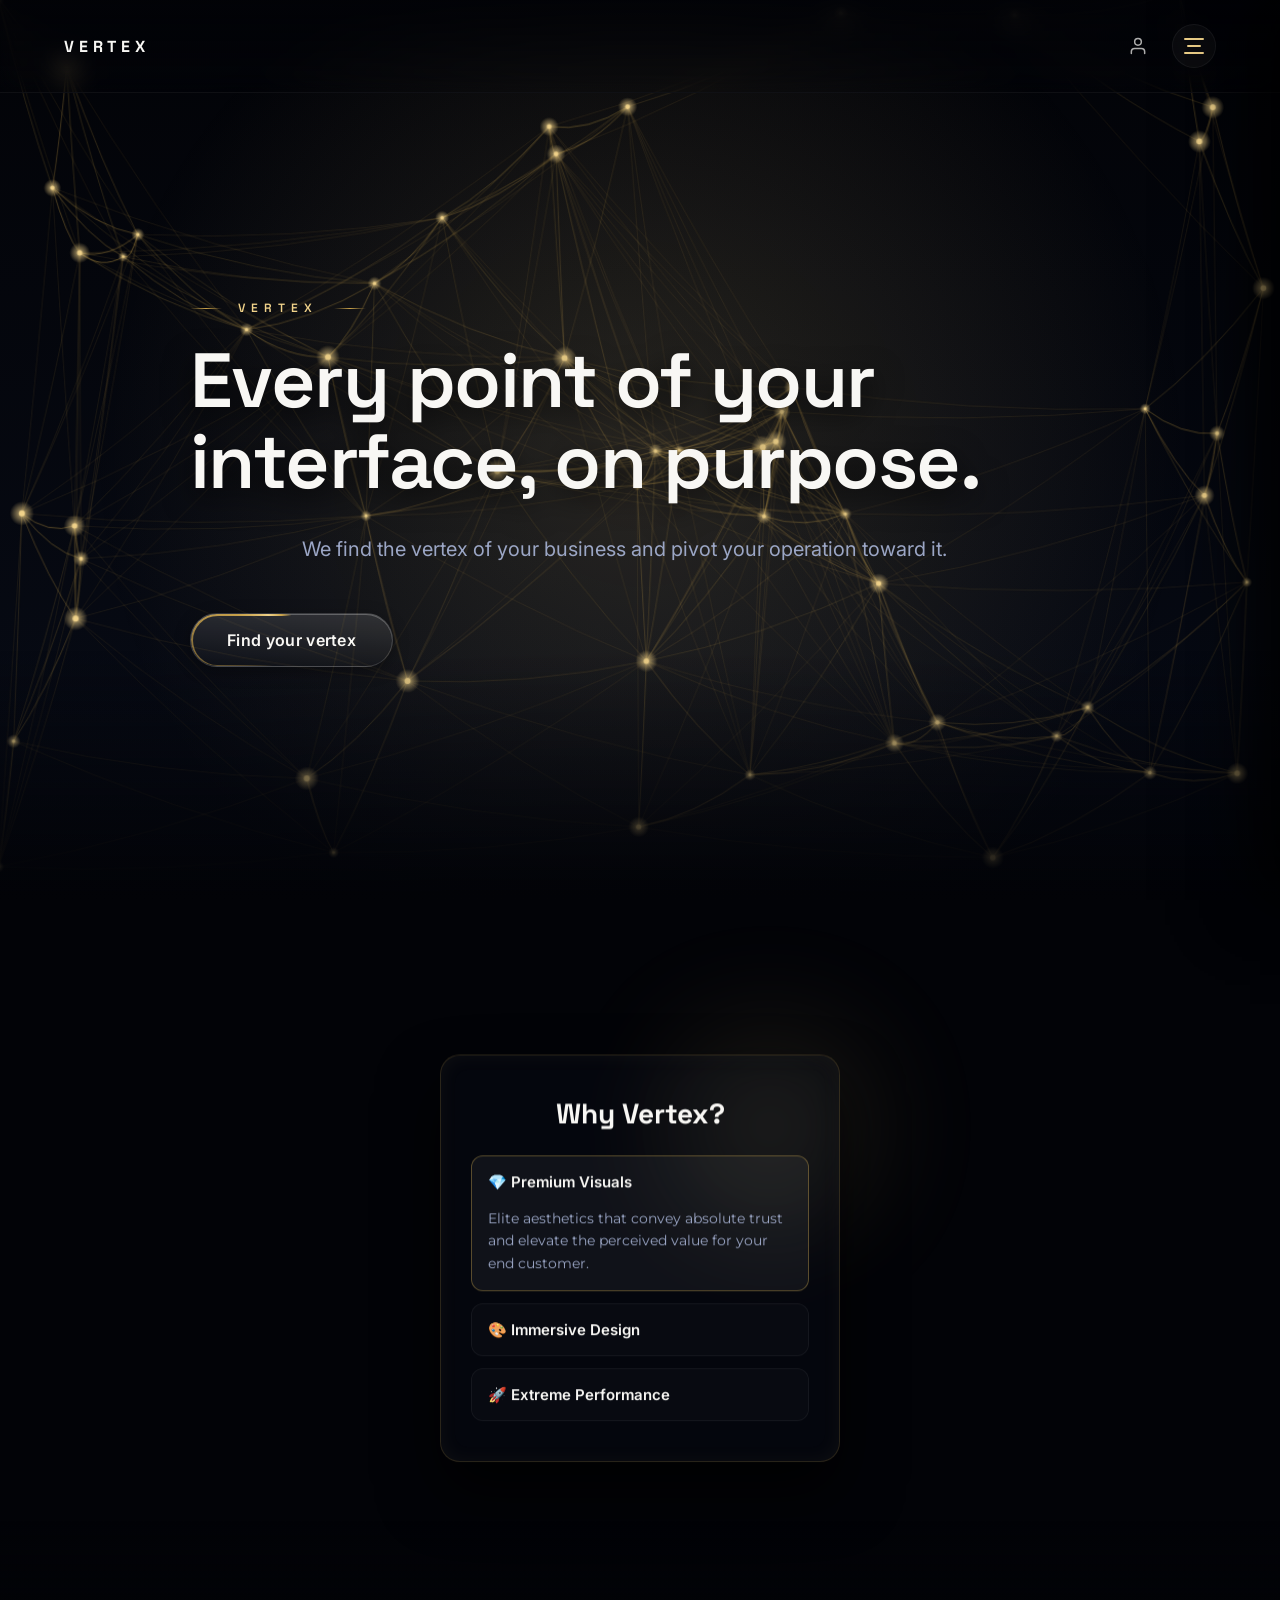
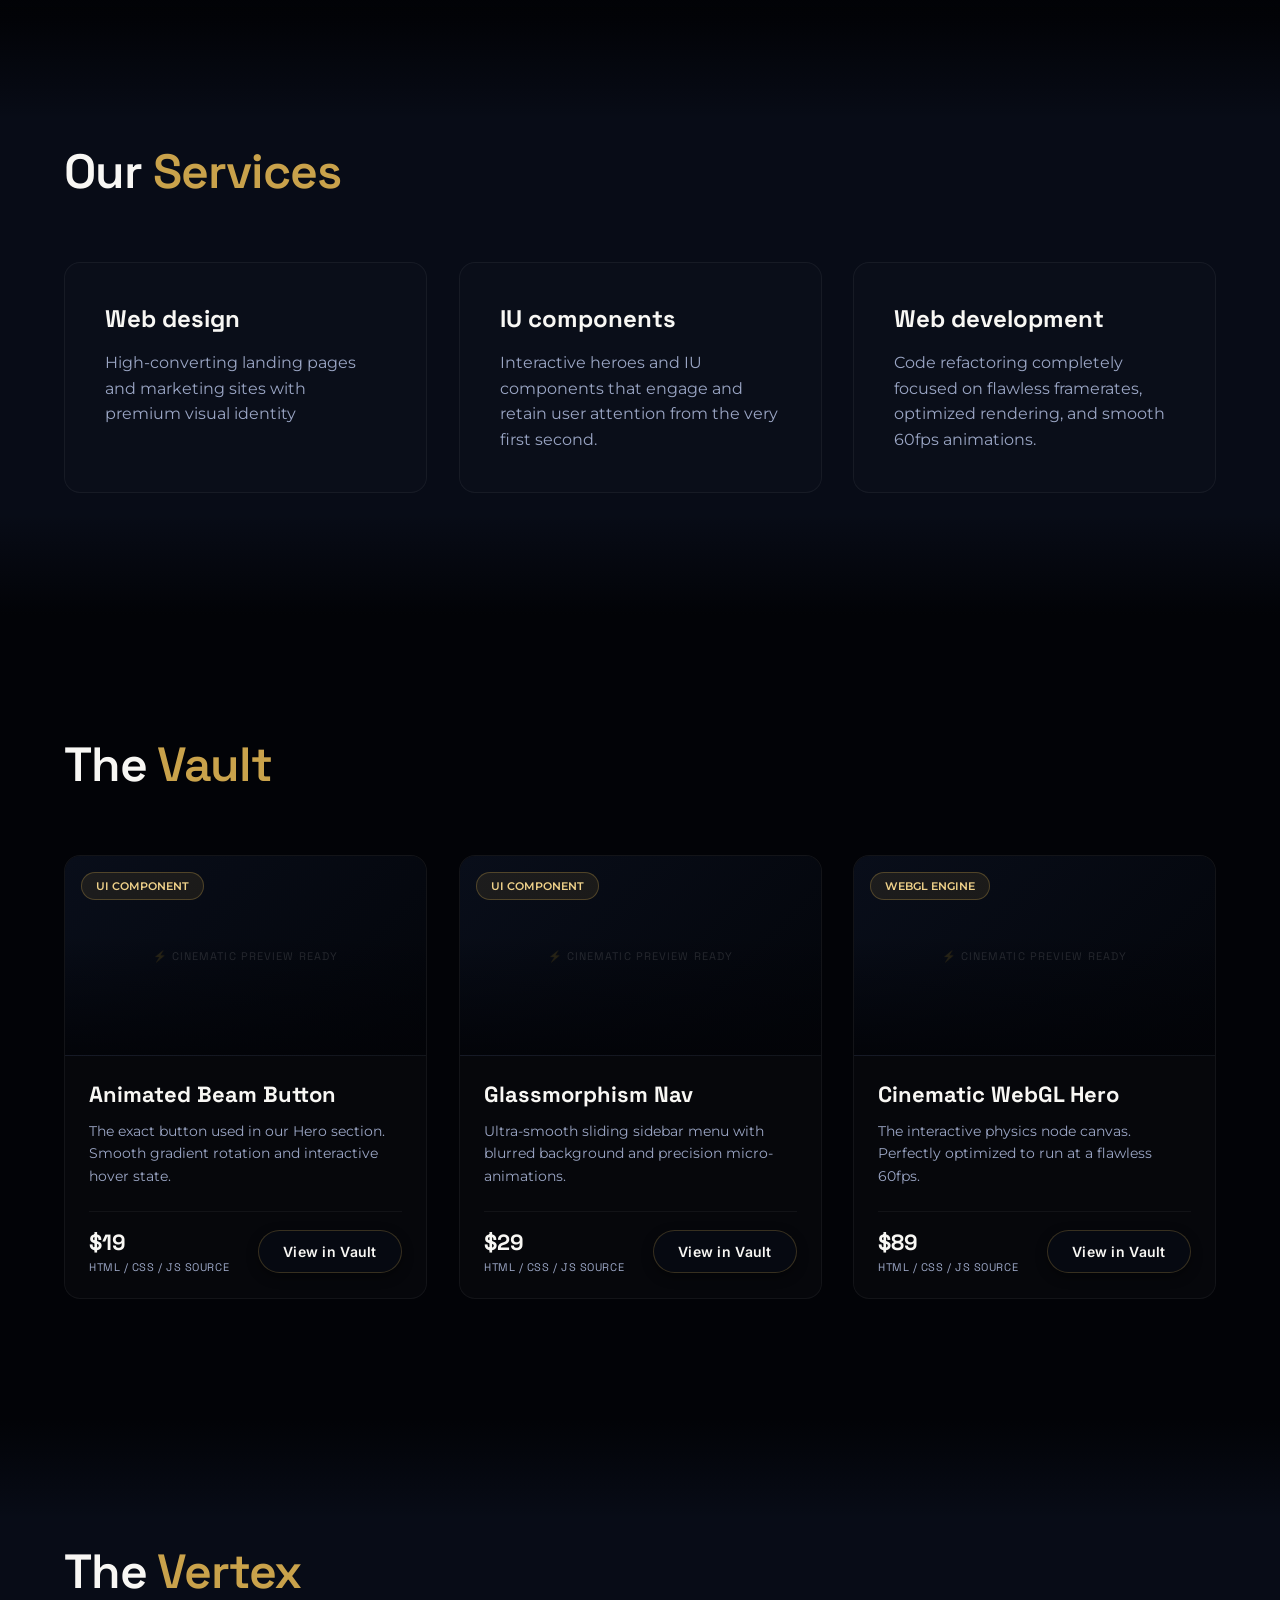
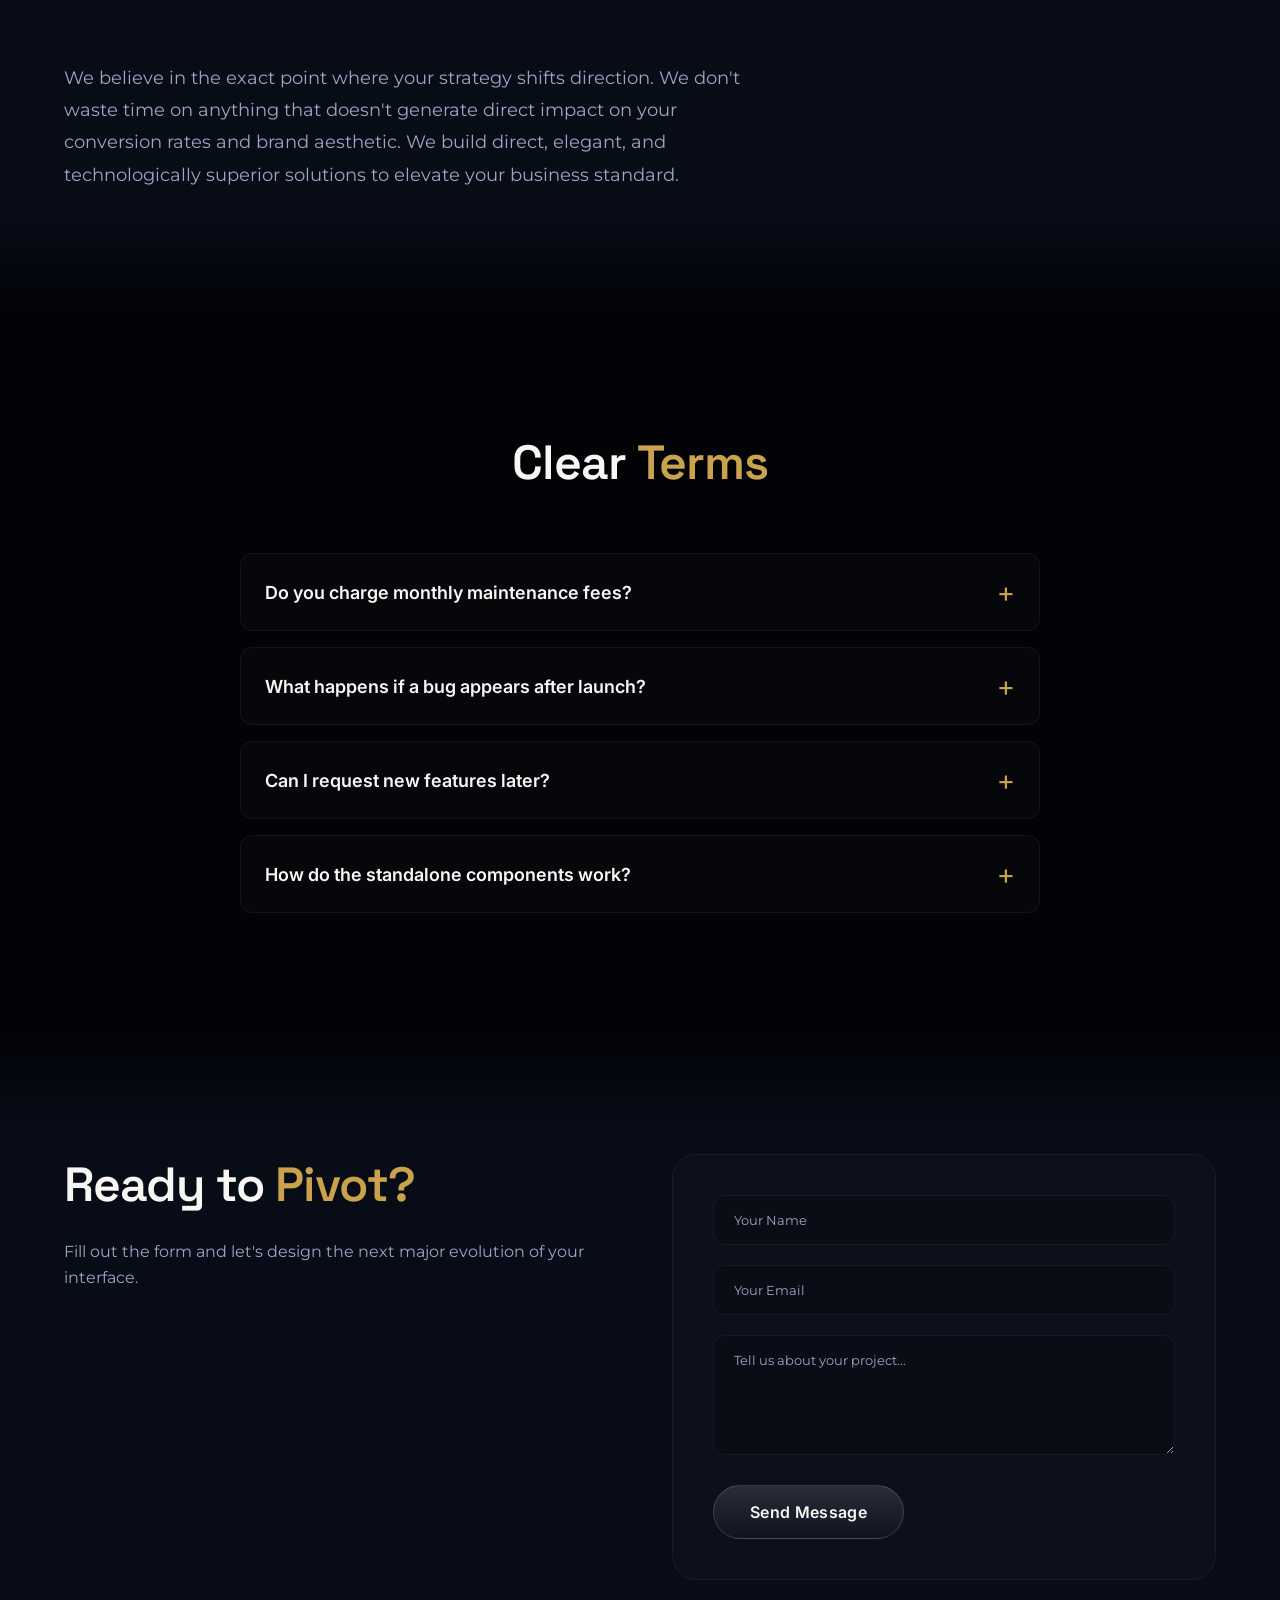
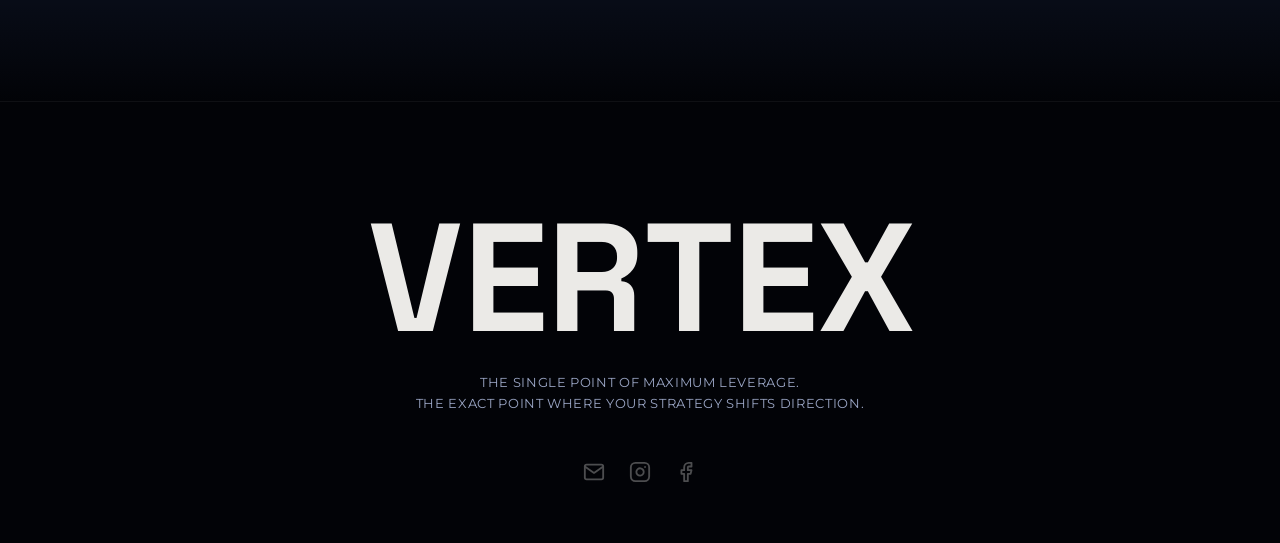
==== commit 62858724: "Add files via upload" ====
--- a/index.html
+++ b/index.html
@@ -9,12 +9,12 @@
 <meta property="og:type" content="website">
 <meta property="og:url" content="https://www.seu-dominio-vertex.com/">
 <meta property="og:title" content="Vertex — Premium Immersive Assets">
-<meta property="og:description" content="Bypass marketplace fees. Own your source code with ultra-luxury 3D templates.">
+<meta property="og:description" content="Own your source code with ultra-luxury 3D templates.">
 <meta property="og:image" content="https://www.seu-dominio-vertex.com/assets/img/og-preview.jpg">
 
 <meta name="twitter:card" content="summary_large_image">
 <meta name="twitter:title" content="Vertex — Premium Immersive Assets">
-<meta name="twitter:description" content="Bypass marketplace fees. Own your source code.">
+<meta name="twitter:description" content="Own your source code.">
 <meta name="twitter:image" content="https://www.seu-dominio-vertex.com/assets/img/og-preview.jpg">
 
   
@@ -46,7 +46,7 @@
         <label>Passcode</label>
         <input type="password" class="input-field" placeholder="••••••••" required>
       </div>
-      <button type="submit" class="btn-primary-pulse" style="width: 100%; margin-top: 24px; text-align: center;">Authorize Access</button>
+      <button type="submit" class="btn-primary-pulse" style="width: 100%; margin-top: 24px; text-align: center;">Access</button>
     </form>
     
     <div class="auth-footer-links">
@@ -90,7 +90,7 @@
     <div class="hero-copy">
       <span class="eyebrow">Vertex</span>
       <h1>Every point of your interface, on purpose.</h1>
-      <p>We find the vertex of your business and pivot your operation toward it. No 80-page reports, no endless diagnostics. Just maximum leverage.</p>
+      <p>We find the vertex of your business and pivot your operation toward it.</p>
       <div class="hero-actions">
       <button class="btn-primary" onclick="window.location.href='vault.html'">Find your vertex</button>
       </div>
@@ -159,7 +159,7 @@
 
 <section class="page-section fade-bottom" id="components">
   <div class="container">
-    <h2 class="section-title reveal">The <span>Vault Preview</span></h2>
+    <h2 class="section-title reveal">The <span>Vault</span></h2>
     <div class="services-grid">
       
       <div class="service-card reveal delay-1" data-tilt-card>
--- a/style.css
+++ b/style.css
@@ -141,7 +141,7 @@
 
 .hero-inner {
   position: relative; width: 100%; max-width: 900px; margin: 0 auto;
-  z-index: 5; text-align: flex-start; display: flex; flex-direction: column; align-items: center;
+  z-index: 5; text-align: left; display: flex; flex-direction: column; align-items: flex-start;
 }
 
 .hero-copy .eyebrow {
